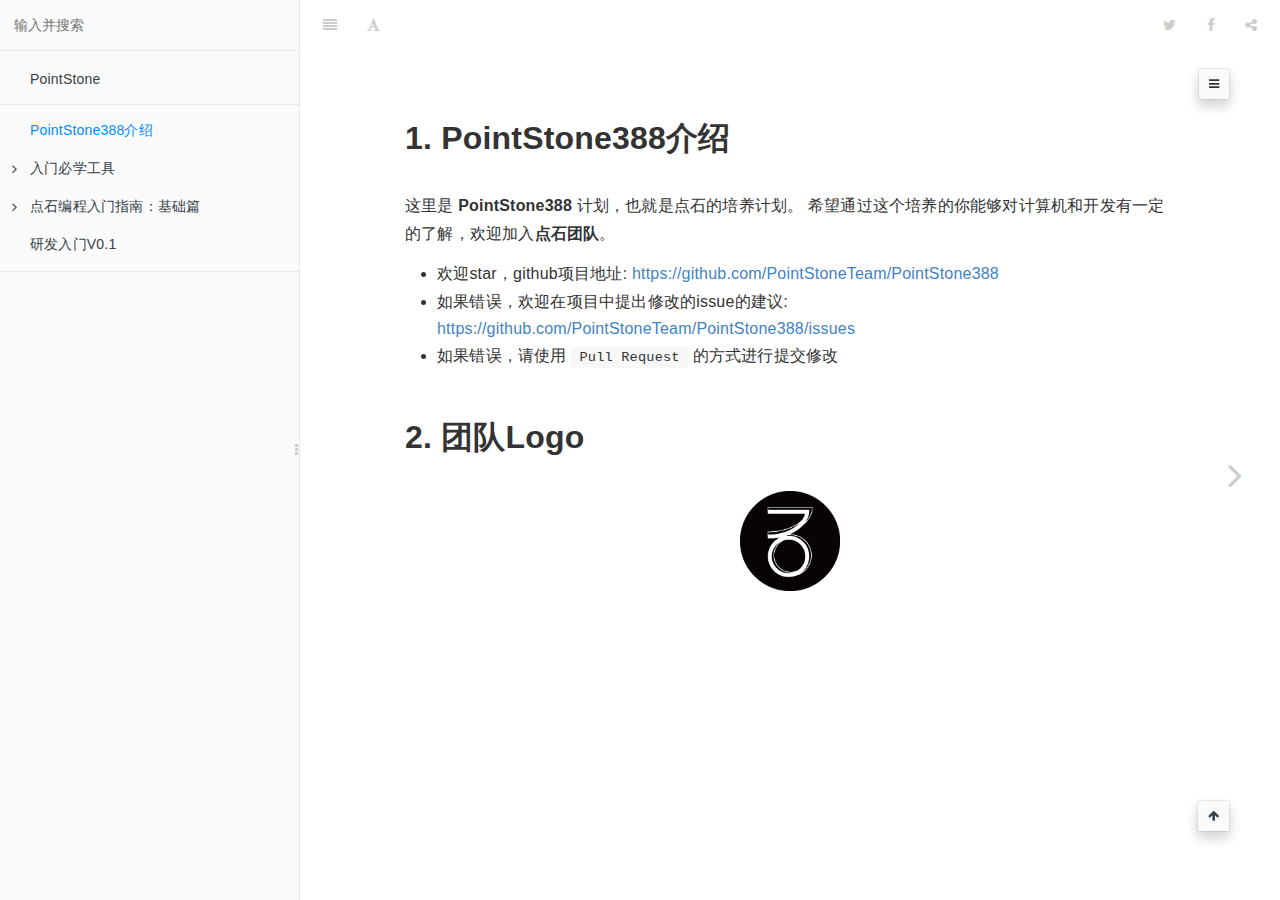
==== index.html @ d31966a7 "2019-02-07-22:43:22" ====
<!DOCTYPE HTML>
<html lang="zh-hans" >
    <head>
        <meta charset="UTF-8">
        <meta content="text/html; charset=utf-8" http-equiv="Content-Type">
        <title>PointStone388介绍 · PointStone388计划</title>
        <meta http-equiv="X-UA-Compatible" content="IE=edge" />
        <meta name="description" content="">
        <meta name="generator" content="GitBook 3.2.3">
        <meta name="author" content="PointStone">
        
        
    
    <link rel="stylesheet" href="gitbook/style.css">

    
            
                
                <link rel="stylesheet" href="gitbook/gitbook-plugin-splitter/splitter.css">
                
            
                
                <link rel="stylesheet" href="gitbook/gitbook-plugin-search-plus/search.css">
                
            
                
                <link rel="stylesheet" href="gitbook/gitbook-plugin-expandable-chapters-small/expandable-chapters-small.css">
                
            
                
                <link rel="stylesheet" href="gitbook/gitbook-plugin-anchor-navigation-ex/style/plugin.css">
                
            
                
                <link rel="stylesheet" href="gitbook/gitbook-plugin-highlight/website.css">
                
            
                
                <link rel="stylesheet" href="gitbook/gitbook-plugin-fontsettings/website.css">
                
            
        

    

    
        
        <link rel="stylesheet" href="styles/website.css">
        
    

        
    
    
    
    <meta name="HandheldFriendly" content="true"/>
    <meta name="viewport" content="width=device-width, initial-scale=1, user-scalable=no">
    <meta name="apple-mobile-web-app-capable" content="yes">
    <meta name="apple-mobile-web-app-status-bar-style" content="black">
    <link rel="apple-touch-icon-precomposed" sizes="152x152" href="gitbook/images/apple-touch-icon-precomposed-152.png">
    <link rel="shortcut icon" href="gitbook/images/favicon.ico" type="image/x-icon">

    
    <link rel="next" href="First-To-Read/First-To-Read.html" />
    
    

    <style>
    @media only screen and (max-width: 640px) {
        .book-header .hidden-mobile {
            display: none;
        }
    }
    </style>
    <script>
        window["gitbook-plugin-github-buttons"] = {"buttons":[{"user":"PointStoneTeam","repo":"PointStone388","type":"star","size":"small","count":true}]};
    </script>

    </head>
    <body>
        
<div class="book">
    <div class="book-summary">
        
            
<div id="book-search-input" role="search">
    <input type="text" placeholder="输入并搜索" />
</div>

            
                <nav role="navigation">
                


<ul class="summary">
    
    
    
        
        <li>
            <a href="http://pointstone.org/" target="_blank" class="custom-link">PointStone</a>
        </li>
    
    

    
    <li class="divider"></li>
    

    
        
        
    
        <li class="chapter active" data-level="1.1" data-path="./">
            
                <a href="./">
            
                    
                    PointStone388介绍
            
                </a>
            

            
        </li>
    
        <li class="chapter " data-level="1.2" data-path="First-To-Read/First-To-Read.html">
            
                <a href="First-To-Read/First-To-Read.html">
            
                    
                    入门必学工具
            
                </a>
            

            
            <ul class="articles">
                
    
        <li class="chapter " data-level="1.2.1" data-path="First-To-Read/Markdown.html">
            
                <a href="First-To-Read/Markdown.html">
            
                    
                    Markdown
            
                </a>
            

            
        </li>
    
        <li class="chapter " data-level="1.2.2" data-path="First-To-Read/Git.html">
            
                <a href="First-To-Read/Git.html">
            
                    
                    Git
            
                </a>
            

            
        </li>
    

            </ul>
            
        </li>
    
        <li class="chapter " data-level="1.3" data-path="Basic/">
            
                <a href="Basic/">
            
                    
                    点石编程入门指南：基础篇
            
                </a>
            

            
            <ul class="articles">
                
    
        <li class="chapter " data-level="1.3.1" data-path="Basic/MIT-60001.html">
            
                <a href="Basic/MIT-60001.html">
            
                    
                    从 Python 开始： MIT 6.0001
            
                </a>
            

            
        </li>
    
        <li class="chapter " data-level="1.3.2" data-path="Basic/Harvard-CS50.html">
            
                <a href="Basic/Harvard-CS50.html">
            
                    
                    了解丰富多彩的技术：哈佛 CS50
            
                </a>
            

            
        </li>
    
        <li class="chapter " data-level="1.3.3" data-path="Basic/Others.html">
            
                <a href="Basic/Others.html">
            
                    
                    补充
            
                </a>
            

            
        </li>
    

            </ul>
            
        </li>
    
        <li class="chapter " data-level="1.4" data-path="Introduction-To-Development/Introduction-To-Development.html">
            
                <a href="Introduction-To-Development/Introduction-To-Development.html">
            
                    
                    研发入门V0.1
            
                </a>
            

            
        </li>
    

    

    <li class="divider"></li>

    <li>
        <a href="https://www.gitbook.com" target="blank" class="gitbook-link">
            本书使用 GitBook 发布
        </a>
    </li>
</ul>


                </nav>
            
        
    </div>

    <div class="book-body">
        
            <div class="body-inner">
                
                    

<div class="book-header" role="navigation">
    

    <!-- Title -->
    <h1>
        <i class="fa fa-circle-o-notch fa-spin"></i>
        <a href="." >PointStone388介绍</a>
    </h1>
</div>




                    <div class="page-wrapper" tabindex="-1" role="main">
                        <div class="page-inner">
                            
<div class="search-plus" id="book-search-results">
    <div class="search-noresults">
    
                                <section class="normal markdown-section">
                                
                                <div id="anchor-navigation-ex-navbar"><i class="fa fa-navicon"></i><ul><li><span class="title-icon "></span><a href="#pointstone388&#x4ECB;&#x7ECD;"><b>1. </b>PointStone388&#x4ECB;&#x7ECD;</a></li><li><span class="title-icon "></span><a href="#&#x56E2;&#x961F;logo"><b>2. </b>&#x56E2;&#x961F;Logo</a></li></ul></div><a href="#pointstone388&#x4ECB;&#x7ECD;" id="anchorNavigationExGoTop"><i class="fa fa-arrow-up"></i></a><h1 id="pointstone388&#x4ECB;&#x7ECD;"><a name="pointstone388&#x4ECB;&#x7ECD;" class="anchor-navigation-ex-anchor" href="#pointstone388&#x4ECB;&#x7ECD;"><i class="fa fa-link" aria-hidden="true"></i></a>1. PointStone388&#x4ECB;&#x7ECD;</h1>
<p>&#x8FD9;&#x91CC;&#x662F; <strong>PointStone388</strong> &#x8BA1;&#x5212;&#xFF0C;&#x4E5F;&#x5C31;&#x662F;&#x70B9;&#x77F3;&#x7684;&#x57F9;&#x517B;&#x8BA1;&#x5212;&#x3002;
&#x5E0C;&#x671B;&#x901A;&#x8FC7;&#x8FD9;&#x4E2A;&#x57F9;&#x517B;&#x7684;&#x4F60;&#x80FD;&#x591F;&#x5BF9;&#x8BA1;&#x7B97;&#x673A;&#x548C;&#x5F00;&#x53D1;&#x6709;&#x4E00;&#x5B9A;&#x7684;&#x4E86;&#x89E3;&#xFF0C;&#x6B22;&#x8FCE;&#x52A0;&#x5165;<strong>&#x70B9;&#x77F3;&#x56E2;&#x961F;</strong>&#x3002;</p>
<ul>
<li>&#x6B22;&#x8FCE;star&#xFF0C;github&#x9879;&#x76EE;&#x5730;&#x5740;: <a href="https://github.com/PointStoneTeam/PointStone388" target="_blank">https://github.com/PointStoneTeam/PointStone388</a></li>
<li>&#x5982;&#x679C;&#x9519;&#x8BEF;&#xFF0C;&#x6B22;&#x8FCE;&#x5728;&#x9879;&#x76EE;&#x4E2D;&#x63D0;&#x51FA;&#x4FEE;&#x6539;&#x7684;issue&#x7684;&#x5EFA;&#x8BAE;: <a href="https://github.com/PointStoneTeam/PointStone388/issues" target="_blank">https://github.com/PointStoneTeam/PointStone388/issues</a></li>
<li>&#x5982;&#x679C;&#x9519;&#x8BEF;&#xFF0C;&#x8BF7;&#x4F7F;&#x7528; <code>Pull Request</code> &#x7684;&#x65B9;&#x5F0F;&#x8FDB;&#x884C;&#x63D0;&#x4EA4;&#x4FEE;&#x6539;</li>
</ul>
<h1 id="&#x56E2;&#x961F;logo"><a name="&#x56E2;&#x961F;logo" class="anchor-navigation-ex-anchor" href="#&#x56E2;&#x961F;logo"><i class="fa fa-link" aria-hidden="true"></i></a>2. &#x56E2;&#x961F;Logo</h1>
<p><div align="center"> <img src="img/logo.png" width="100"> </div><br></p>

                                
                                </section>
                            
    </div>
    <div class="search-results">
        <div class="has-results">
            
            <h1 class="search-results-title"><span class='search-results-count'></span> results matching "<span class='search-query'></span>"</h1>
            <ul class="search-results-list"></ul>
            
        </div>
        <div class="no-results">
            
            <h1 class="search-results-title">No results matching "<span class='search-query'></span>"</h1>
            
        </div>
    </div>
</div>

                        </div>
                    </div>
                
            </div>

            
                
                
                <a href="First-To-Read/First-To-Read.html" class="navigation navigation-next navigation-unique" aria-label="Next page: 入门必学工具">
                    <i class="fa fa-angle-right"></i>
                </a>
                
            
        
    </div>

    <script>
        var gitbook = gitbook || [];
        gitbook.push(function() {
            gitbook.page.hasChanged({"page":{"title":"PointStone388介绍","level":"1.1","depth":1,"next":{"title":"入门必学工具","level":"1.2","depth":1,"path":"First-To-Read/First-To-Read.md","ref":"First-To-Read/First-To-Read.md","articles":[{"title":"Markdown","level":"1.2.1","depth":2,"path":"First-To-Read/Markdown.md","ref":"First-To-Read/Markdown.md","articles":[]},{"title":"Git","level":"1.2.2","depth":2,"path":"First-To-Read/Git.md","ref":"First-To-Read/Git.md","articles":[]}]},"dir":"ltr"},"config":{"plugins":["mathjax","splitter","github-buttons","copy-code-button","-lunr","-search","search-plus","expandable-chapters-small","anchor-navigation-ex"],"styles":{"website":"styles/website.css"},"pluginsConfig":{"splitter":{},"fontsettings":{"theme":"white","family":"sans","size":2},"highlight":{},"anchor-navigation-ex":{"associatedWithSummary":true,"float":{"floatIcon":"fa fa-navicon","level1Icon":"","level2Icon":"","level3Icon":"","showLevelIcon":false},"mode":"float","multipleH1":true,"pageTop":{"level1Icon":"","level2Icon":"","level3Icon":"","showLevelIcon":false},"printLog":false,"showGoTop":true,"showLevel":true},"github-buttons":{"buttons":[{"user":"PointStoneTeam","repo":"PointStone388","type":"star","size":"small","count":true}]},"mathjax":{"forceSVG":false,"version":"2.6-latest"},"expandable-chapters-small":{},"copy-code-button":{},"sharing":{"facebook":true,"twitter":true,"google":false,"weibo":false,"instapaper":false,"vk":false,"all":["facebook","google","twitter","weibo","instapaper"]},"theme-default":{"styles":{"website":"styles/website.css","pdf":"styles/pdf.css","epub":"styles/epub.css","mobi":"styles/mobi.css","ebook":"styles/ebook.css","print":"styles/print.css"},"showLevel":false},"search-plus":{}},"theme":"default","author":"PointStone","pdf":{"pageNumbers":true,"fontSize":12,"fontFamily":"Arial","paperSize":"a4","chapterMark":"pagebreak","pageBreaksBefore":"/","margin":{"right":62,"left":62,"top":56,"bottom":56}},"structure":{"langs":"LANGS.md","readme":"README.md","glossary":"GLOSSARY.md","summary":"SUMMARY.md"},"variables":{},"title":"PointStone388计划","language":"zh-hans","links":{"sidebar":{"PointStone":"http://pointstone.org/"}},"gitbook":"*"},"file":{"path":"README.md","mtime":"2019-01-14T14:02:45.071Z","type":"markdown"},"gitbook":{"version":"3.2.3","time":"2019-02-07T14:43:23.434Z"},"basePath":".","book":{"language":""}});
        });
    </script>
</div>

        
    <script src="gitbook/gitbook.js"></script>
    <script src="gitbook/theme.js"></script>
    
        
        <script src="https://cdn.mathjax.org/mathjax/2.6-latest/MathJax.js?config=TeX-AMS-MML_HTMLorMML"></script>
        
    
        
        <script src="gitbook/gitbook-plugin-mathjax/plugin.js"></script>
        
    
        
        <script src="gitbook/gitbook-plugin-splitter/splitter.js"></script>
        
    
        
        <script src="gitbook/gitbook-plugin-github-buttons/plugin.js"></script>
        
    
        
        <script src="gitbook/gitbook-plugin-copy-code-button/toggle.js"></script>
        
    
        
        <script src="gitbook/gitbook-plugin-search-plus/jquery.mark.min.js"></script>
        
    
        
        <script src="gitbook/gitbook-plugin-search-plus/search.js"></script>
        
    
        
        <script src="gitbook/gitbook-plugin-expandable-chapters-small/expandable-chapters-small.js"></script>
        
    
        
        <script src="gitbook/gitbook-plugin-sharing/buttons.js"></script>
        
    
        
        <script src="gitbook/gitbook-plugin-fontsettings/fontsettings.js"></script>
        
    

    </body>
</html>
---- gitbook/gitbook-plugin-splitter/splitter.css ----
.divider-content-summary {
    position: absolute;
    top: 0;
    right: 0;
    height: 100%;
    width: 5px;
	display: table;
	cursor: col-resize;
    color: #ccc;
    -webkit-transition: color 350ms ease;
    -moz-transition: color 350ms ease;
    -o-transition: color 350ms ease;
    transition: color 350ms ease
}
.divider-content-summary:hover {
    color: #444;
}
    .divider-content-summary__icon {
        display: table-cell;
        vertical-align: middle;
        text-align: center;
    }
---- gitbook/gitbook-plugin-search-plus/search.css ----
/*
    This CSS only styled the search results section, not the search input
    It defines the basic interraction to hide content when displaying results, etc
*/
#book-search-input {
  background: inherit;
}
#book-search-results .search-results {
  display: none;
}
#book-search-results .search-results ul.search-results-list {
  list-style-type: none;
  padding-left: 0;
}
#book-search-results .search-results ul.search-results-list li {
  margin-bottom: 1.5rem;
  padding-bottom: 0.5rem;
  /* Highlight results */
}
#book-search-results .search-results ul.search-results-list li p em {
  background-color: rgba(255, 220, 0, 0.4);
  font-style: normal;
}
#book-search-results .search-results .no-results {
  display: none;
}
#book-search-results.open .search-results {
  display: block;
}
#book-search-results.open .search-noresults {
  display: none;
}
#book-search-results.no-results .search-results .has-results {
  display: none;
}
#book-search-results.no-results .search-results .no-results {
  display: block;
}
#book-search-results span.search-highlight-keyword {
  background: #ff0;
}
#book-search-results.search-plus .search-results .has-results .search-results-item {
  color: inherit;
}
---- gitbook/gitbook-plugin-expandable-chapters-small/expandable-chapters-small.css ----
.book .book-summary .chapter > .articles {
	overflow: hidden;
	max-height: 0px;
}

.book .book-summary .chapter.expanded > .articles {
	max-height: 9999px;
}

.book .book-summary .exc-trigger {
	position: absolute;
  	left: 12px;
  	top: 12px;
}

.book .book-summary ul.summary li a,
.book .book-summary ul.summary li span {
	padding-left: 30px;
}

.book .book-summary .exc-trigger:before {
  	content: "\f105";
}

.book .book-summary .expanded > a .exc-trigger:before,
.book .book-summary .expanded > span .exc-trigger:before {
	content: "\f107";
}
---- gitbook/gitbook-plugin-anchor-navigation-ex/style/plugin.css ----
/** 浮动导航 */
#anchor-navigation-ex-navbar {
    background-color: #fafafa;
    border: 1px solid rgba(0, 0, 0, .07);
    border-radius: 1px;
    -webkit-box-shadow: 0 6px 12px rgba(0, 0, 0, .175);
    box-shadow: 0 6px 12px rgba(0, 0, 0, .175);
    background-clip: padding-box;
    padding: 5px 10px;
    position: fixed;
    /*background-color: rgba(255,255,255,0.98);*/
    right: 50px;
    top: 68px;
    font-size: 12px;
    white-space: nowrap;
    z-index: 999;
    cursor: pointer;
    text-align: right;
    max-height: 70%;
    overflow-y: auto;
    overflow-x: hidden;
}

#anchor-navigation-ex-navbar ul {
    display: none;
    text-align: left;
    padding-right: 10px;
    padding-left: 10px;
    list-style-type: none;
}

#anchor-navigation-ex-navbar:hover ul {
    display: block;
}

#anchor-navigation-ex-navbar ul li a {
    text-decoration: none;
    border-bottom: none;
    font-size: 14px;
    color: #364149;
    background: 0 0;
    text-overflow: ellipsis;
    overflow: hidden;
    white-space: nowrap;
    position: relative;
}

#anchor-navigation-ex-navbar ul li a:hover {
    text-decoration: underline;
}

#anchor-navigation-ex-navbar ul li .title-icon {
    padding-right: 4px;
}

/*对应官网皮肤主题颜色*/
.book.color-theme-1 #anchor-navigation-ex-navbar {
    background-color: #111111;
    border-color: #7e888b;
    color: #afa790;
}

.book.color-theme-1 #anchor-navigation-ex-navbar ul li a {
    color: #877f6a;
}

.book.color-theme-2 #anchor-navigation-ex-navbar {
    background-color: #2d3143;
    border-color: #272a3a;
    color: #bcc1d2;
}

.book.color-theme-2 #anchor-navigation-ex-navbar ul li a {
    color: #c1c6d7;
}

/* 返回顶部 */
#anchorNavigationExGoTop {
    position: fixed;
    right: 50px;
    bottom: 68px;
    background-color: #fafafa;
    border: 1px solid rgba(0, 0, 0, .07);
    border-radius: 1px;
    -webkit-box-shadow: 0 6px 12px rgba(0, 0, 0, .175);
    box-shadow: 0 6px 12px rgba(0, 0, 0, .175);
    background-clip: padding-box;
    z-index: 999;
    cursor: pointer;
    font-size: 12px;
    padding: 5px 10px;
    color: #364149;
}
/*对应官网皮肤主题颜色*/
.book.color-theme-1 #anchorNavigationExGoTop {
    background-color: #111111;
    border-color: #7e888b;
    color: #afa790;
}

.book.color-theme-2 #anchorNavigationExGoTop {
    background-color: #2d3143;
    border-color: #272a3a;
    color: #bcc1d2;
}

a.anchor-navigation-ex-anchor {
    color: inherit !important;
    display: none;
    margin-left: -30px;
    padding-left: 40px;
    cursor: pointer;
    position: absolute;
    top: 0;
    left: 0;
    bottom: 0;
}

a.anchor-navigation-ex-anchor i {
    margin-left: -30px;
    /*color: #000;*/
    vertical-align: middle;
    font-size: 16px !important;
}

h1, h2, h3, h4, h5, h6 {
    position: relative;
}

h1:hover a.anchor-navigation-ex-anchor, h2:hover a.anchor-navigation-ex-anchor, h3:hover a.anchor-navigation-ex-anchor,
h4:hover a.anchor-navigation-ex-anchor, h5:hover a.anchor-navigation-ex-anchor, h6:hover a.anchor-navigation-ex-anchor {
    display: inline-block;
}

.book .book-body .page-wrapper .page-inner section.normal {
    overflow: visible;
}

/* 页面内顶部固定导航  */
#anchor-navigation-ex-pagetop-navbar{
    border: 1px solid rgba(0, 0, 0, .07);
    border-radius: 1px;
    background-clip: padding-box;
    padding: 5px 10px;
    background-color: #fafafa;
    font-size: 12px;
}

#anchor-navigation-ex-pagetop-navbar ul {
    text-align: left;
    padding-right: 10px;
    padding-left: 10px;
    list-style-type: none;
}

#anchor-navigation-ex-pagetop-navbar:hover ul {
    display: block;
}

#anchor-navigation-ex-pagetop-navbar ul li a {
    text-decoration: none;
    border-bottom: none;
    font-size: 14px;
    color: #364149;
    background: 0 0;
    text-overflow: ellipsis;
    overflow: hidden;
    white-space: nowrap;
    position: relative;
}

#anchor-navigation-ex-pagetop-navbar ul li a:hover {
    text-decoration: underline;
}

#anchor-navigation-ex-pagetop-navbar ul li .title-icon {
    padding-right: 4px;
}

/*对应官网皮肤主题颜色*/
.book.color-theme-1 #anchor-navigation-ex-pagetop-navbar {
    background-color: #111111;
    border-color: #7e888b;
    color: #afa790;
}

.book.color-theme-1 #anchor-navigation-ex-pagetop-navbar ul li a {
    color: #877f6a;
}

.book.color-theme-2 #anchor-navigation-ex-pagetop-navbar {
    background-color: #2d3143;
    border-color: #272a3a;
    color: #bcc1d2;
}

.book.color-theme-2 #anchor-navigation-ex-pagetop-navbar ul li a {
    color: #c1c6d7;
}
---- gitbook/gitbook-plugin-highlight/website.css ----
.book .book-body .page-wrapper .page-inner section.normal pre,
.book .book-body .page-wrapper .page-inner section.normal code {
  /* http://jmblog.github.com/color-themes-for-google-code-highlightjs */
  /* Tomorrow Comment */
  /* Tomorrow Red */
  /* Tomorrow Orange */
  /* Tomorrow Yellow */
  /* Tomorrow Green */
  /* Tomorrow Aqua */
  /* Tomorrow Blue */
  /* Tomorrow Purple */
}
.book .book-body .page-wrapper .page-inner section.normal pre .hljs-comment,
.book .book-body .page-wrapper .page-inner section.normal code .hljs-comment,
.book .book-body .page-wrapper .page-inner section.normal pre .hljs-title,
.book .book-body .page-wrapper .page-inner section.normal code .hljs-title {
  color: #8e908c;
}
.book .book-body .page-wrapper .page-inner section.normal pre .hljs-variable,
.book .book-body .page-wrapper .page-inner section.normal code .hljs-variable,
.book .book-body .page-wrapper .page-inner section.normal pre .hljs-attribute,
.book .book-body .page-wrapper .page-inner section.normal code .hljs-attribute,
.book .book-body .page-wrapper .page-inner section.normal pre .hljs-tag,
.book .book-body .page-wrapper .page-inner section.normal code .hljs-tag,
.book .book-body .page-wrapper .page-inner section.normal pre .hljs-regexp,
.book .book-body .page-wrapper .page-inner section.normal code .hljs-regexp,
.book .book-body .page-wrapper .page-inner section.normal pre .hljs-deletion,
.book .book-body .page-wrapper .page-inner section.normal code .hljs-deletion,
.book .book-body .page-wrapper .page-inner section.normal pre .ruby .hljs-constant,
.book .book-body .page-wrapper .page-inner section.normal code .ruby .hljs-constant,
.book .book-body .page-wrapper .page-inner section.normal pre .xml .hljs-tag .hljs-title,
.book .book-body .page-wrapper .page-inner section.normal code .xml .hljs-tag .hljs-title,
.book .book-body .page-wrapper .page-inner section.normal pre .xml .hljs-pi,
.book .book-body .page-wrapper .page-inner section.normal code .xml .hljs-pi,
.book .book-body .page-wrapper .page-inner section.normal pre .xml .hljs-doctype,
.book .book-body .page-wrapper .page-inner section.normal code .xml .hljs-doctype,
.book .book-body .page-wrapper .page-inner section.normal pre .html .hljs-doctype,
.book .book-body .page-wrapper .page-inner section.normal code .html .hljs-doctype,
.book .book-body .page-wrapper .page-inner section.normal pre .css .hljs-id,
.book .book-body .page-wrapper .page-inner section.normal code .css .hljs-id,
.book .book-body .page-wrapper .page-inner section.normal pre .css .hljs-class,
.book .book-body .page-wrapper .page-inner section.normal code .css .hljs-class,
.book .book-body .page-wrapper .page-inner section.normal pre .css .hljs-pseudo,
.book .book-body .page-wrapper .page-inner section.normal code .css .hljs-pseudo {
  color: #c82829;
}
.book .book-body .page-wrapper .page-inner section.normal pre .hljs-number,
.book .book-body .page-wrapper .page-inner section.normal code .hljs-number,
.book .book-body .page-wrapper .page-inner section.normal pre .hljs-preprocessor,
.book .book-body .page-wrapper .page-inner section.normal code .hljs-preprocessor,
.book .book-body .page-wrapper .page-inner section.normal pre .hljs-pragma,
.book .book-body .page-wrapper .page-inner section.normal code .hljs-pragma,
.book .book-body .page-wrapper .page-inner section.normal pre .hljs-built_in,
.book .book-body .page-wrapper .page-inner section.normal code .hljs-built_in,
.book .book-body .page-wrapper .page-inner section.normal pre .hljs-literal,
.book .book-body .page-wrapper .page-inner section.normal code .hljs-literal,
.book .book-body .page-wrapper .page-inner section.normal pre .hljs-params,
.book .book-body .page-wrapper .page-inner section.normal code .hljs-params,
.book .book-body .page-wrapper .page-inner section.normal pre .hljs-constant,
.book .book-body .page-wrapper .page-inner section.normal code .hljs-constant {
  color: #f5871f;
}
.book .book-body .page-wrapper .page-inner section.normal pre .ruby .hljs-class .hljs-title,
.book .book-body .page-wrapper .page-inner section.normal code .ruby .hljs-class .hljs-title,
.book .book-body .page-wrapper .page-inner section.normal pre .css .hljs-rules .hljs-attribute,
.book .book-body .page-wrapper .page-inner section.normal code .css .hljs-rules .hljs-attribute {
  color: #eab700;
}
.book .book-body .page-wrapper .page-inner section.normal pre .hljs-string,
.book .book-body .page-wrapper .page-inner section.normal code .hljs-string,
.book .book-body .page-wrapper .page-inner section.normal pre .hljs-value,
.book .book-body .page-wrapper .page-inner section.normal code .hljs-value,
.book .book-body .page-wrapper .page-inner section.normal pre .hljs-inheritance,
.book .book-body .page-wrapper .page-inner section.normal code .hljs-inheritance,
.book .book-body .page-wrapper .page-inner section.normal pre .hljs-header,
.book .book-body .page-wrapper .page-inner section.normal code .hljs-header,
.book .book-body .page-wrapper .page-inner section.normal pre .hljs-addition,
.book .book-body .page-wrapper .page-inner section.normal code .hljs-addition,
.book .book-body .page-wrapper .page-inner section.normal pre .ruby .hljs-symbol,
.book .book-body .page-wrapper .page-inner section.normal code .ruby .hljs-symbol,
.book .book-body .page-wrapper .page-inner section.normal pre .xml .hljs-cdata,
.book .book-body .page-wrapper .page-inner section.normal code .xml .hljs-cdata {
  color: #718c00;
}
.book .book-body .page-wrapper .page-inner section.normal pre .css .hljs-hexcolor,
.book .book-body .page-wrapper .page-inner section.normal code .css .hljs-hexcolor {
  color: #3e999f;
}
.book .book-body .page-wrapper .page-inner section.normal pre .hljs-function,
.book .book-body .page-wrapper .page-inner section.normal code .hljs-function,
.book .book-body .page-wrapper .page-inner section.normal pre .python .hljs-decorator,
.book .book-body .page-wrapper .page-inner section.normal code .python .hljs-decorator,
.book .book-body .page-wrapper .page-inner section.normal pre .python .hljs-title,
.book .book-body .page-wrapper .page-inner section.normal code .python .hljs-title,
.book .book-body .page-wrapper .page-inner section.normal pre .ruby .hljs-function .hljs-title,
.book .book-body .page-wrapper .page-inner section.normal code .ruby .hljs-function .hljs-title,
.book .book-body .page-wrapper .page-inner section.normal pre .ruby .hljs-title .hljs-keyword,
.book .book-body .page-wrapper .page-inner section.normal code .ruby .hljs-title .hljs-keyword,
.book .book-body .page-wrapper .page-inner section.normal pre .perl .hljs-sub,
.book .book-body .page-wrapper .page-inner section.normal code .perl .hljs-sub,
.book .book-body .page-wrapper .page-inner section.normal pre .javascript .hljs-title,
.book .book-body .page-wrapper .page-inner section.normal code .javascript .hljs-title,
.book .book-body .page-wrapper .page-inner section.normal pre .coffeescript .hljs-title,
.book .book-body .page-wrapper .page-inner section.normal code .coffeescript .hljs-title {
  color: #4271ae;
}
.book .book-body .page-wrapper .page-inner section.normal pre .hljs-keyword,
.book .book-body .page-wrapper .page-inner section.normal code .hljs-keyword,
.book .book-body .page-wrapper .page-inner section.normal pre .javascript .hljs-function,
.book .book-body .page-wrapper .page-inner section.normal code .javascript .hljs-function {
  color: #8959a8;
}
.book .book-body .page-wrapper .page-inner section.normal pre .hljs,
.book .book-body .page-wrapper .page-inner section.normal code .hljs {
  display: block;
  background: white;
  color: #4d4d4c;
  padding: 0.5em;
}
.book .book-body .page-wrapper .page-inner section.normal pre .coffeescript .javascript,
.book .book-body .page-wrapper .page-inner section.normal code .coffeescript .javascript,
.book .book-body .page-wrapper .page-inner section.normal pre .javascript .xml,
.book .book-body .page-wrapper .page-inner section.normal code .javascript .xml,
.book .book-body .page-wrapper .page-inner section.normal pre .tex .hljs-formula,
.book .book-body .page-wrapper .page-inner section.normal code .tex .hljs-formula,
.book .book-body .page-wrapper .page-inner section.normal pre .xml .javascript,
.book .book-body .page-wrapper .page-inner section.normal code .xml .javascript,
.book .book-body .page-wrapper .page-inner section.normal pre .xml .vbscript,
.book .book-body .page-wrapper .page-inner section.normal code .xml .vbscript,
.book .book-body .page-wrapper .page-inner section.normal pre .xml .css,
.book .book-body .page-wrapper .page-inner section.normal code .xml .css,
.book .book-body .page-wrapper .page-inner section.normal pre .xml .hljs-cdata,
.book .book-body .page-wrapper .page-inner section.normal code .xml .hljs-cdata {
  opacity: 0.5;
}
.book.color-theme-1 .book-body .page-wrapper .page-inner section.normal pre,
.book.color-theme-1 .book-body .page-wrapper .page-inner section.normal code {
  /*

Orginal Style from ethanschoonover.com/solarized (c) Jeremy Hull <sourdrums@gmail.com>

*/
  /* Solarized Green */
  /* Solarized Cyan */
  /* Solarized Blue */
  /* Solarized Yellow */
  /* Solarized Orange */
  /* Solarized Red */
  /* Solarized Violet */
}
.book.color-theme-1 .book-body .page-wrapper .page-inner section.normal pre .hljs,
.book.color-theme-1 .book-body .page-wrapper .page-inner section.normal code .hljs {
  display: block;
  padding: 0.5em;
  background: #fdf6e3;
  color: #657b83;
}
.book.color-theme-1 .book-body .page-wrapper .page-inner section.normal pre .hljs-comment,
.book.color-theme-1 .book-body .page-wrapper .page-inner section.normal code .hljs-comment,
.book.color-theme-1 .book-body .page-wrapper .page-inner section.normal pre .hljs-template_comment,
.book.color-theme-1 .book-body .page-wrapper .page-inner section.normal code .hljs-template_comment,
.book.color-theme-1 .book-body .page-wrapper .page-inner section.normal pre .diff .hljs-header,
.book.color-theme-1 .book-body .page-wrapper .page-inner section.normal code .diff .hljs-header,
.book.color-theme-1 .book-body .page-wrapper .page-inner section.normal pre .hljs-doctype,
.book.color-theme-1 .book-body .page-wrapper .page-inner section.normal code .hljs-doctype,
.book.color-theme-1 .book-body .page-wrapper .page-inner section.normal pre .hljs-pi,
.book.color-theme-1 .book-body .page-wrapper .page-inner section.normal code .hljs-pi,
.book.color-theme-1 .book-body .page-wrapper .page-inner section.normal pre .lisp .hljs-string,
.book.color-theme-1 .book-body .page-wrapper .page-inner section.normal code .lisp .hljs-string,
.book.color-theme-1 .book-body .page-wrapper .page-inner section.normal pre .hljs-javadoc,
.book.color-theme-1 .book-body .page-wrapper .page-inner section.normal code .hljs-javadoc {
  color: #93a1a1;
}
.book.color-theme-1 .book-body .page-wrapper .page-inner section.normal pre .hljs-keyword,
.book.color-theme-1 .book-body .page-wrapper .page-inner section.normal code .hljs-keyword,
.book.color-theme-1 .book-body .page-wrapper .page-inner section.normal pre .hljs-winutils,
.book.color-theme-1 .book-body .page-wrapper .page-inner section.normal code .hljs-winutils,
.book.color-theme-1 .book-body .page-wrapper .page-inner section.normal pre .method,
.book.color-theme-1 .book-body .page-wrapper .page-inner section.normal code .method,
.book.color-theme-1 .book-body .page-wrapper .page-inner section.normal pre .hljs-addition,
.book.color-theme-1 .book-body .page-wrapper .page-inner section.normal code .hljs-addition,
.book.color-theme-1 .book-body .page-wrapper .page-inner section.normal pre .css .hljs-tag,
.book.color-theme-1 .book-body .page-wrapper .page-inner section.normal code .css .hljs-tag,
.book.color-theme-1 .book-body .page-wrapper .page-inner section.normal pre .hljs-request,
.book.color-theme-1 .book-body .page-wrapper .page-inner section.normal code .hljs-request,
.book.color-theme-1 .book-body .page-wrapper .page-inner section.normal pre .hljs-status,
.book.color-theme-1 .book-body .page-wrapper .page-inner section.normal code .hljs-status,
.book.color-theme-1 .book-body .page-wrapper .page-inner section.normal pre .nginx .hljs-title,
.book.color-theme-1 .book-body .page-wrapper .page-inner section.normal code .nginx .hljs-title {
  color: #859900;
}
.book.color-theme-1 .book-body .page-wrapper .page-inner section.normal pre .hljs-number,
.book.color-theme-1 .book-body .page-wrapper .page-inner section.normal code .hljs-number,
.book.color-theme-1 .book-body .page-wrapper .page-inner section.normal pre .hljs-command,
.book.color-theme-1 .book-body .page-wrapper .page-inner section.normal code .hljs-command,
.book.color-theme-1 .book-body .page-wrapper .page-inner section.normal pre .hljs-string,
.book.color-theme-1 .book-body .page-wrapper .page-inner section.normal code .hljs-string,
.book.color-theme-1 .book-body .page-wrapper .page-inner section.normal pre .hljs-tag .hljs-value,
.book.color-theme-1 .book-body .page-wrapper .page-inner section.normal code .hljs-tag .hljs-value,
.book.color-theme-1 .book-body .page-wrapper .page-inner section.normal pre .hljs-rules .hljs-value,
.book.color-theme-1 .book-body .page-wrapper .page-inner section.normal code .hljs-rules .hljs-value,
.book.color-theme-1 .book-body .page-wrapper .page-inner section.normal pre .hljs-phpdoc,
.book.color-theme-1 .book-body .page-wrapper .page-inner section.normal code .hljs-phpdoc,
.book.color-theme-1 .book-body .page-wrapper .page-inner section.normal pre .tex .hljs-formula,
.book.color-theme-1 .book-body .page-wrapper .page-inner section.normal code .tex .hljs-formula,
.book.color-theme-1 .book-body .page-wrapper .page-inner section.normal pre .hljs-regexp,
.book.color-theme-1 .book-body .page-wrapper .page-inner section.normal code .hljs-regexp,
.book.color-theme-1 .book-body .page-wrapper .page-inner section.normal pre .hljs-hexcolor,
.book.color-theme-1 .book-body .page-wrapper .page-inner section.normal code .hljs-hexcolor,
.book.color-theme-1 .book-body .page-wrapper .page-inner section.normal pre .hljs-link_url,
.book.color-theme-1 .book-body .page-wrapper .page-inner section.normal code .hljs-link_url {
  color: #2aa198;
}
.book.color-theme-1 .book-body .page-wrapper .page-inner section.normal pre .hljs-title,
.book.color-theme-1 .book-body .page-wrapper .page-inner section.normal code .hljs-title,
.book.color-theme-1 .book-body .page-wrapper .page-inner section.normal pre .hljs-localvars,
.book.color-theme-1 .book-body .page-wrapper .page-inner section.normal code .hljs-localvars,
.book.color-theme-1 .book-body .page-wrapper .page-inner section.normal pre .hljs-chunk,
.book.color-theme-1 .book-body .page-wrapper .page-inner section.normal code .hljs-chunk,
.book.color-theme-1 .book-body .page-wrapper .page-inner section.normal pre .hljs-decorator,
.book.color-theme-1 .book-body .page-wrapper .page-inner section.normal code .hljs-decorator,
.book.color-theme-1 .book-body .page-wrapper .page-inner section.normal pre .hljs-built_in,
.book.color-theme-1 .book-body .page-wrapper .page-inner section.normal code .hljs-built_in,
.book.color-theme-1 .book-body .page-wrapper .page-inner section.normal pre .hljs-identifier,
.book.color-theme-1 .book-body .page-wrapper .page-inner section.normal code .hljs-identifier,
.book.color-theme-1 .book-body .page-wrapper .page-inner section.normal pre .vhdl .hljs-literal,
.book.color-theme-1 .book-body .page-wrapper .page-inner section.normal code .vhdl .hljs-literal,
.book.color-theme-1 .book-body .page-wrapper .page-inner section.normal pre .hljs-id,
.book.color-theme-1 .book-body .page-wrapper .page-inner section.normal code .hljs-id,
.book.color-theme-1 .book-body .page-wrapper .page-inner section.normal pre .css .hljs-function,
.book.color-theme-1 .book-body .page-wrapper .page-inner section.normal code .css .hljs-function {
  color: #268bd2;
}
.book.color-theme-1 .book-body .page-wrapper .page-inner section.normal pre .hljs-attribute,
.book.color-theme-1 .book-body .page-wrapper .page-inner section.normal code .hljs-attribute,
.book.color-theme-1 .book-body .page-wrapper .page-inner section.normal pre .hljs-variable,
.book.color-theme-1 .book-body .page-wrapper .page-inner section.normal code .hljs-variable,
.book.color-theme-1 .book-body .page-wrapper .page-inner section.normal pre .lisp .hljs-body,
.book.color-theme-1 .book-body .page-wrapper .page-inner section.normal code .lisp .hljs-body,
.book.color-theme-1 .book-body .page-wrapper .page-inner section.normal pre .smalltalk .hljs-number,
.book.color-theme-1 .book-body .page-wrapper .page-inner section.normal code .smalltalk .hljs-number,
.book.color-theme-1 .book-body .page-wrapper .page-inner section.normal pre .hljs-constant,
.book.color-theme-1 .book-body .page-wrapper .page-inner section.normal code .hljs-constant,
.book.color-theme-1 .book-body .page-wrapper .page-inner section.normal pre .hljs-class .hljs-title,
.book.color-theme-1 .book-body .page-wrapper .page-inner section.normal code .hljs-class .hljs-title,
.book.color-theme-1 .book-body .page-wrapper .page-inner section.normal pre .hljs-parent,
.book.color-theme-1 .book-body .page-wrapper .page-inner section.normal code .hljs-parent,
.book.color-theme-1 .book-body .page-wrapper .page-inner section.normal pre .haskell .hljs-type,
.book.color-theme-1 .book-body .page-wrapper .page-inner section.normal code .haskell .hljs-type,
.book.color-theme-1 .book-body .page-wrapper .page-inner section.normal pre .hljs-link_reference,
.book.color-theme-1 .book-body .page-wrapper .page-inner section.normal code .hljs-link_reference {
  color: #b58900;
}
.book.color-theme-1 .book-body .page-wrapper .page-inner section.normal pre .hljs-preprocessor,
.book.color-theme-1 .book-body .page-wrapper .page-inner section.normal code .hljs-preprocessor,
.book.color-theme-1 .book-body .page-wrapper .page-inner section.normal pre .hljs-preprocessor .hljs-keyword,
.book.color-theme-1 .book-body .page-wrapper .page-inner section.normal code .hljs-preprocessor .hljs-keyword,
.book.color-theme-1 .book-body .page-wrapper .page-inner section.normal pre .hljs-pragma,
.book.color-theme-1 .book-body .page-wrapper .page-inner section.normal code .hljs-pragma,
.book.color-theme-1 .book-body .page-wrapper .page-inner section.normal pre .hljs-shebang,
.book.color-theme-1 .book-body .page-wrapper .page-inner section.normal code .hljs-shebang,
.book.color-theme-1 .book-body .page-wrapper .page-inner section.normal pre .hljs-symbol,
.book.color-theme-1 .book-body .page-wrapper .page-inner section.normal code .hljs-symbol,
.book.color-theme-1 .book-body .page-wrapper .page-inner section.normal pre .hljs-symbol .hljs-string,
.book.color-theme-1 .book-body .page-wrapper .page-inner section.normal code .hljs-symbol .hljs-string,
.book.color-theme-1 .book-body .page-wrapper .page-inner section.normal pre .diff .hljs-change,
.book.color-theme-1 .book-body .page-wrapper .page-inner section.normal code .diff .hljs-change,
.book.color-theme-1 .book-body .page-wrapper .page-inner section.normal pre .hljs-special,
.book.color-theme-1 .book-body .page-wrapper .page-inner section.normal code .hljs-special,
.book.color-theme-1 .book-body .page-wrapper .page-inner section.normal pre .hljs-attr_selector,
.book.color-theme-1 .book-body .page-wrapper .page-inner section.normal code .hljs-attr_selector,
.book.color-theme-1 .book-body .page-wrapper .page-inner section.normal pre .hljs-subst,
.book.color-theme-1 .book-body .page-wrapper .page-inner section.normal code .hljs-subst,
.book.color-theme-1 .book-body .page-wrapper .page-inner section.normal pre .hljs-cdata,
.book.color-theme-1 .book-body .page-wrapper .page-inner section.normal code .hljs-cdata,
.book.color-theme-1 .book-body .page-wrapper .page-inner section.normal pre .clojure .hljs-title,
.book.color-theme-1 .book-body .page-wrapper .page-inner section.normal code .clojure .hljs-title,
.book.color-theme-1 .book-body .page-wrapper .page-inner section.normal pre .css .hljs-pseudo,
.book.color-theme-1 .book-body .page-wrapper .page-inner section.normal code .css .hljs-pseudo,
.book.color-theme-1 .book-body .page-wrapper .page-inner section.normal pre .hljs-header,
.book.color-theme-1 .book-body .page-wrapper .page-inner section.normal code .hljs-header {
  color: #cb4b16;
}
.book.color-theme-1 .book-body .page-wrapper .page-inner section.normal pre .hljs-deletion,
.book.color-theme-1 .book-body .page-wrapper .page-inner section.normal code .hljs-deletion,
.book.color-theme-1 .book-body .page-wrapper .page-inner section.normal pre .hljs-important,
.book.color-theme-1 .book-body .page-wrapper .page-inner section.normal code .hljs-important {
  color: #dc322f;
}
.book.color-theme-1 .book-body .page-wrapper .page-inner section.normal pre .hljs-link_label,
.book.color-theme-1 .book-body .page-wrapper .page-inner section.normal code .hljs-link_label {
  color: #6c71c4;
}
.book.color-theme-1 .book-body .page-wrapper .page-inner section.normal pre .tex .hljs-formula,
.book.color-theme-1 .book-body .page-wrapper .page-inner section.normal code .tex .hljs-formula {
  background: #eee8d5;
}
.book.color-theme-2 .book-body .page-wrapper .page-inner section.normal pre,
.book.color-theme-2 .book-body .page-wrapper .page-inner section.normal code {
  /* Tomorrow Night Bright Theme */
  /* Original theme - https://github.com/chriskempson/tomorrow-theme */
  /* http://jmblog.github.com/color-themes-for-google-code-highlightjs */
  /* Tomorrow Comment */
  /* Tomorrow Red */
  /* Tomorrow Orange */
  /* Tomorrow Yellow */
  /* Tomorrow Green */
  /* Tomorrow Aqua */
  /* Tomorrow Blue */
  /* Tomorrow Purple */
}
.book.color-theme-2 .book-body .page-wrapper .page-inner section.normal pre .hljs-comment,
.book.color-theme-2 .book-body .page-wrapper .page-inner section.normal code .hljs-comment,
.book.color-theme-2 .book-body .page-wrapper .page-inner section.normal pre .hljs-title,
.book.color-theme-2 .book-body .page-wrapper .page-inner section.normal code .hljs-title {
  color: #969896;
}
.book.color-theme-2 .book-body .page-wrapper .page-inner section.normal pre .hljs-variable,
.book.color-theme-2 .book-body .page-wrapper .page-inner section.normal code .hljs-variable,
.book.color-theme-2 .book-body .page-wrapper .page-inner section.normal pre .hljs-attribute,
.book.color-theme-2 .book-body .page-wrapper .page-inner section.normal code .hljs-attribute,
.book.color-theme-2 .book-body .page-wrapper .page-inner section.normal pre .hljs-tag,
.book.color-theme-2 .book-body .page-wrapper .page-inner section.normal code .hljs-tag,
.book.color-theme-2 .book-body .page-wrapper .page-inner section.normal pre .hljs-regexp,
.book.color-theme-2 .book-body .page-wrapper .page-inner section.normal code .hljs-regexp,
.book.color-theme-2 .book-body .page-wrapper .page-inner section.normal pre .hljs-deletion,
.book.color-theme-2 .book-body .page-wrapper .page-inner section.normal code .hljs-deletion,
.book.color-theme-2 .book-body .page-wrapper .page-inner section.normal pre .ruby .hljs-constant,
.book.color-theme-2 .book-body .page-wrapper .page-inner section.normal code .ruby .hljs-constant,
.book.color-theme-2 .book-body .page-wrapper .page-inner section.normal pre .xml .hljs-tag .hljs-title,
.book.color-theme-2 .book-body .page-wrapper .page-inner section.normal code .xml .hljs-tag .hljs-title,
.book.color-theme-2 .book-body .page-wrapper .page-inner section.normal pre .xml .hljs-pi,
.book.color-theme-2 .book-body .page-wrapper .page-inner section.normal code .xml .hljs-pi,
.book.color-theme-2 .book-body .page-wrapper .page-inner section.normal pre .xml .hljs-doctype,
.book.color-theme-2 .book-body .page-wrapper .page-inner section.normal code .xml .hljs-doctype,
.book.color-theme-2 .book-body .page-wrapper .page-inner section.normal pre .html .hljs-doctype,
.book.color-theme-2 .book-body .page-wrapper .page-inner section.normal code .html .hljs-doctype,
.book.color-theme-2 .book-body .page-wrapper .page-inner section.normal pre .css .hljs-id,
.book.color-theme-2 .book-body .page-wrapper .page-inner section.normal code .css .hljs-id,
.book.color-theme-2 .book-body .page-wrapper .page-inner section.normal pre .css .hljs-class,
.book.color-theme-2 .book-body .page-wrapper .page-inner section.normal code .css .hljs-class,
.book.color-theme-2 .book-body .page-wrapper .page-inner section.normal pre .css .hljs-pseudo,
.book.color-theme-2 .book-body .page-wrapper .page-inner section.normal code .css .hljs-pseudo {
  color: #d54e53;
}
.book.color-theme-2 .book-body .page-wrapper .page-inner section.normal pre .hljs-number,
.book.color-theme-2 .book-body .page-wrapper .page-inner section.normal code .hljs-number,
.book.color-theme-2 .book-body .page-wrapper .page-inner section.normal pre .hljs-preprocessor,
.book.color-theme-2 .book-body .page-wrapper .page-inner section.normal code .hljs-preprocessor,
.book.color-theme-2 .book-body .page-wrapper .page-inner section.normal pre .hljs-pragma,
.book.color-theme-2 .book-body .page-wrapper .page-inner section.normal code .hljs-pragma,
.book.color-theme-2 .book-body .page-wrapper .page-inner section.normal pre .hljs-built_in,
.book.color-theme-2 .book-body .page-wrapper .page-inner section.normal code .hljs-built_in,
.book.color-theme-2 .book-body .page-wrapper .page-inner section.normal pre .hljs-literal,
.book.color-theme-2 .book-body .page-wrapper .page-inner section.normal code .hljs-literal,
.book.color-theme-2 .book-body .page-wrapper .page-inner section.normal pre .hljs-params,
.book.color-theme-2 .book-body .page-wrapper .page-inner section.normal code .hljs-params,
.book.color-theme-2 .book-body .page-wrapper .page-inner section.normal pre .hljs-constant,
.book.color-theme-2 .book-body .page-wrapper .page-inner section.normal code .hljs-constant {
  color: #e78c45;
}
.book.color-theme-2 .book-body .page-wrapper .page-inner section.normal pre .ruby .hljs-class .hljs-title,
.book.color-theme-2 .book-body .page-wrapper .page-inner section.normal code .ruby .hljs-class .hljs-title,
.book.color-theme-2 .book-body .page-wrapper .page-inner section.normal pre .css .hljs-rules .hljs-attribute,
.book.color-theme-2 .book-body .page-wrapper .page-inner section.normal code .css .hljs-rules .hljs-attribute {
  color: #e7c547;
}
.book.color-theme-2 .book-body .page-wrapper .page-inner section.normal pre .hljs-string,
.book.color-theme-2 .book-body .page-wrapper .page-inner section.normal code .hljs-string,
.book.color-theme-2 .book-body .page-wrapper .page-inner section.normal pre .hljs-value,
.book.color-theme-2 .book-body .page-wrapper .page-inner section.normal code .hljs-value,
.book.color-theme-2 .book-body .page-wrapper .page-inner section.normal pre .hljs-inheritance,
.book.color-theme-2 .book-body .page-wrapper .page-inner section.normal code .hljs-inheritance,
.book.color-theme-2 .book-body .page-wrapper .page-inner section.normal pre .hljs-header,
.book.color-theme-2 .book-body .page-wrapper .page-inner section.normal code .hljs-header,
.book.color-theme-2 .book-body .page-wrapper .page-inner section.normal pre .hljs-addition,
.book.color-theme-2 .book-body .page-wrapper .page-inner section.normal code .hljs-addition,
.book.color-theme-2 .book-body .page-wrapper .page-inner section.normal pre .ruby .hljs-symbol,
.book.color-theme-2 .book-body .page-wrapper .page-inner section.normal code .ruby .hljs-symbol,
.book.color-theme-2 .book-body .page-wrapper .page-inner section.normal pre .xml .hljs-cdata,
.book.color-theme-2 .book-body .page-wrapper .page-inner section.normal code .xml .hljs-cdata {
  color: #b9ca4a;
}
.book.color-theme-2 .book-body .page-wrapper .page-inner section.normal pre .css .hljs-hexcolor,
.book.color-theme-2 .book-body .page-wrapper .page-inner section.normal code .css .hljs-hexcolor {
  color: #70c0b1;
}
.book.color-theme-2 .book-body .page-wrapper .page-inner section.normal pre .hljs-function,
.book.color-theme-2 .book-body .page-wrapper .page-inner section.normal code .hljs-function,
.book.color-theme-2 .book-body .page-wrapper .page-inner section.normal pre .python .hljs-decorator,
.book.color-theme-2 .book-body .page-wrapper .page-inner section.normal code .python .hljs-decorator,
.book.color-theme-2 .book-body .page-wrapper .page-inner section.normal pre .python .hljs-title,
.book.color-theme-2 .book-body .page-wrapper .page-inner section.normal code .python .hljs-title,
.book.color-theme-2 .book-body .page-wrapper .page-inner section.normal pre .ruby .hljs-function .hljs-title,
.book.color-theme-2 .book-body .page-wrapper .page-inner section.normal code .ruby .hljs-function .hljs-title,
.book.color-theme-2 .book-body .page-wrapper .page-inner section.normal pre .ruby .hljs-title .hljs-keyword,
.book.color-theme-2 .book-body .page-wrapper .page-inner section.normal code .ruby .hljs-title .hljs-keyword,
.book.color-theme-2 .book-body .page-wrapper .page-inner section.normal pre .perl .hljs-sub,
.book.color-theme-2 .book-body .page-wrapper .page-inner section.normal code .perl .hljs-sub,
.book.color-theme-2 .book-body .page-wrapper .page-inner section.normal pre .javascript .hljs-title,
.book.color-theme-2 .book-body .page-wrapper .page-inner section.normal code .javascript .hljs-title,
.book.color-theme-2 .book-body .page-wrapper .page-inner section.normal pre .coffeescript .hljs-title,
.book.color-theme-2 .book-body .page-wrapper .page-inner section.normal code .coffeescript .hljs-title {
  color: #7aa6da;
}
.book.color-theme-2 .book-body .page-wrapper .page-inner section.normal pre .hljs-keyword,
.book.color-theme-2 .book-body .page-wrapper .page-inner section.normal code .hljs-keyword,
.book.color-theme-2 .book-body .page-wrapper .page-inner section.normal pre .javascript .hljs-function,
.book.color-theme-2 .book-body .page-wrapper .page-inner section.normal code .javascript .hljs-function {
  color: #c397d8;
}
.book.color-theme-2 .book-body .page-wrapper .page-inner section.normal pre .hljs,
.book.color-theme-2 .book-body .page-wrapper .page-inner section.normal code .hljs {
  display: block;
  background: black;
  color: #eaeaea;
  padding: 0.5em;
}
.book.color-theme-2 .book-body .page-wrapper .page-inner section.normal pre .coffeescript .javascript,
.book.color-theme-2 .book-body .page-wrapper .page-inner section.normal code .coffeescript .javascript,
.book.color-theme-2 .book-body .page-wrapper .page-inner section.normal pre .javascript .xml,
.book.color-theme-2 .book-body .page-wrapper .page-inner section.normal code .javascript .xml,
.book.color-theme-2 .book-body .page-wrapper .page-inner section.normal pre .tex .hljs-formula,
.book.color-theme-2 .book-body .page-wrapper .page-inner section.normal code .tex .hljs-formula,
.book.color-theme-2 .book-body .page-wrapper .page-inner section.normal pre .xml .javascript,
.book.color-theme-2 .book-body .page-wrapper .page-inner section.normal code .xml .javascript,
.book.color-theme-2 .book-body .page-wrapper .page-inner section.normal pre .xml .vbscript,
.book.color-theme-2 .book-body .page-wrapper .page-inner section.normal code .xml .vbscript,
.book.color-theme-2 .book-body .page-wrapper .page-inner section.normal pre .xml .css,
.book.color-theme-2 .book-body .page-wrapper .page-inner section.normal code .xml .css,
.book.color-theme-2 .book-body .page-wrapper .page-inner section.normal pre .xml .hljs-cdata,
.book.color-theme-2 .book-body .page-wrapper .page-inner section.normal code .xml .hljs-cdata {
  opacity: 0.5;
}
---- gitbook/gitbook-plugin-fontsettings/website.css ----
/*
 * Theme 1
 */
.color-theme-1 .dropdown-menu {
  background-color: #111111;
  border-color: #7e888b;
}
.color-theme-1 .dropdown-menu .dropdown-caret .caret-inner {
  border-bottom: 9px solid #111111;
}
.color-theme-1 .dropdown-menu .buttons {
  border-color: #7e888b;
}
.color-theme-1 .dropdown-menu .button {
  color: #afa790;
}
.color-theme-1 .dropdown-menu .button:hover {
  color: #73553c;
}
/*
 * Theme 2
 */
.color-theme-2 .dropdown-menu {
  background-color: #2d3143;
  border-color: #272a3a;
}
.color-theme-2 .dropdown-menu .dropdown-caret .caret-inner {
  border-bottom: 9px solid #2d3143;
}
.color-theme-2 .dropdown-menu .buttons {
  border-color: #272a3a;
}
.color-theme-2 .dropdown-menu .button {
  color: #62677f;
}
.color-theme-2 .dropdown-menu .button:hover {
  color: #f4f4f5;
}
.book .book-header .font-settings .font-enlarge {
  line-height: 30px;
  font-size: 1.4em;
}
.book .book-header .font-settings .font-reduce {
  line-height: 30px;
  font-size: 1em;
}
.book.color-theme-1 .book-body {
  color: #704214;
  background: #f3eacb;
}
.book.color-theme-1 .book-body .page-wrapper .page-inner section {
  background: #f3eacb;
}
.book.color-theme-2 .book-body {
  color: #bdcadb;
  background: #1c1f2b;
}
.book.color-theme-2 .book-body .page-wrapper .page-inner section {
  background: #1c1f2b;
}
.book.font-size-0 .book-body .page-inner section {
  font-size: 1.2rem;
}
.book.font-size-1 .book-body .page-inner section {
  font-size: 1.4rem;
}
.book.font-size-2 .book-body .page-inner section {
  font-size: 1.6rem;
}
.book.font-size-3 .book-body .page-inner section {
  font-size: 2.2rem;
}
.book.font-size-4 .book-body .page-inner section {
  font-size: 4rem;
}
.book.font-family-0 {
  font-family: Georgia, serif;
}
.book.font-family-1 {
  font-family: "Helvetica Neue", Helvetica, Arial, sans-serif;
}
.book.color-theme-1 .book-body .page-wrapper .page-inner section.normal {
  color: #704214;
}
.book.color-theme-1 .book-body .page-wrapper .page-inner section.normal a {
  color: inherit;
}
.book.color-theme-1 .book-body .page-wrapper .page-inner section.normal h1,
.book.color-theme-1 .book-body .page-wrapper .page-inner section.normal h2,
.book.color-theme-1 .book-body .page-wrapper .page-inner section.normal h3,
.book.color-theme-1 .book-body .page-wrapper .page-inner section.normal h4,
.book.color-theme-1 .book-body .page-wrapper .page-inner section.normal h5,
.book.color-theme-1 .book-body .page-wrapper .page-inner section.normal h6 {
  color: inherit;
}
.book.color-theme-1 .book-body .page-wrapper .page-inner section.normal h1,
.book.color-theme-1 .book-body .page-wrapper .page-inner section.normal h2 {
  border-color: inherit;
}
.book.color-theme-1 .book-body .page-wrapper .page-inner section.normal h6 {
  color: inherit;
}
.book.color-theme-1 .book-body .page-wrapper .page-inner section.normal hr {
  background-color: inherit;
}
.book.color-theme-1 .book-body .page-wrapper .page-inner section.normal blockquote {
  border-color: inherit;
}
.book.color-theme-1 .book-body .page-wrapper .page-inner section.normal pre,
.book.color-theme-1 .book-body .page-wrapper .page-inner section.normal code {
  background: #fdf6e3;
  color: #657b83;
  border-color: #f8df9c;
}
.book.color-theme-1 .book-body .page-wrapper .page-inner section.normal .highlight {
  background-color: inherit;
}
.book.color-theme-1 .book-body .page-wrapper .page-inner section.normal table th,
.book.color-theme-1 .book-body .page-wrapper .page-inner section.normal table td {
  border-color: #f5d06c;
}
.book.color-theme-1 .book-body .page-wrapper .page-inner section.normal table tr {
  color: inherit;
  background-color: #fdf6e3;
  border-color: #444444;
}
.book.color-theme-1 .book-body .page-wrapper .page-inner section.normal table tr:nth-child(2n) {
  background-color: #fbeecb;
}
.book.color-theme-2 .book-body .page-wrapper .page-inner section.normal {
  color: #bdcadb;
}
.book.color-theme-2 .book-body .page-wrapper .page-inner section.normal a {
  color: #3eb1d0;
}
.book.color-theme-2 .book-body .page-wrapper .page-inner section.normal h1,
.book.color-theme-2 .book-body .page-wrapper .page-inner section.normal h2,
.book.color-theme-2 .book-body .page-wrapper .page-inner section.normal h3,
.book.color-theme-2 .book-body .page-wrapper .page-inner section.normal h4,
.book.color-theme-2 .book-body .page-wrapper .page-inner section.normal h5,
.book.color-theme-2 .book-body .page-wrapper .page-inner section.normal h6 {
  color: #fffffa;
}
.book.color-theme-2 .book-body .page-wrapper .page-inner section.normal h1,
.book.color-theme-2 .book-body .page-wrapper .page-inner section.normal h2 {
  border-color: #373b4e;
}
.book.color-theme-2 .book-body .page-wrapper .page-inner section.normal h6 {
  color: #373b4e;
}
.book.color-theme-2 .book-body .page-wrapper .page-inner section.normal hr {
  background-color: #373b4e;
}
.book.color-theme-2 .book-body .page-wrapper .page-inner section.normal blockquote {
  border-color: #373b4e;
}
.book.color-theme-2 .book-body .page-wrapper .page-inner section.normal pre,
.book.color-theme-2 .book-body .page-wrapper .page-inner section.normal code {
  color: #9dbed8;
  background: #2d3143;
  border-color: #2d3143;
}
.book.color-theme-2 .book-body .page-wrapper .page-inner section.normal .highlight {
  background-color: #282a39;
}
.book.color-theme-2 .book-body .page-wrapper .page-inner section.normal table th,
.book.color-theme-2 .book-body .page-wrapper .page-inner section.normal table td {
  border-color: #3b3f54;
}
.book.color-theme-2 .book-body .page-wrapper .page-inner section.normal table tr {
  color: #b6c2d2;
  background-color: #2d3143;
  border-color: #3b3f54;
}
.book.color-theme-2 .book-body .page-wrapper .page-inner section.normal table tr:nth-child(2n) {
  background-color: #35394b;
}
.book.color-theme-1 .book-header {
  color: #afa790;
  background: transparent;
}
.book.color-theme-1 .book-header .btn {
  color: #afa790;
}
.book.color-theme-1 .book-header .btn:hover {
  color: #73553c;
  background: none;
}
.book.color-theme-1 .book-header h1 {
  color: #704214;
}
.book.color-theme-2 .book-header {
  color: #7e888b;
  background: transparent;
}
.book.color-theme-2 .book-header .btn {
  color: #3b3f54;
}
.book.color-theme-2 .book-header .btn:hover {
  color: #fffff5;
  background: none;
}
.book.color-theme-2 .book-header h1 {
  color: #bdcadb;
}
.book.color-theme-1 .book-body .navigation {
  color: #afa790;
}
.book.color-theme-1 .book-body .navigation:hover {
  color: #73553c;
}
.book.color-theme-2 .book-body .navigation {
  color: #383f52;
}
.book.color-theme-2 .book-body .navigation:hover {
  color: #fffff5;
}
/*
 * Theme 1
 */
.book.color-theme-1 .book-summary {
  color: #afa790;
  background: #111111;
  border-right: 1px solid rgba(0, 0, 0, 0.07);
}
.book.color-theme-1 .book-summary .book-search {
  background: transparent;
}
.book.color-theme-1 .book-summary .book-search input,
.book.color-theme-1 .book-summary .book-search input:focus {
  border: 1px solid transparent;
}
.book.color-theme-1 .book-summary ul.summary li.divider {
  background: #7e888b;
  box-shadow: none;
}
.book.color-theme-1 .book-summary ul.summary li i.fa-check {
  color: #33cc33;
}
.book.color-theme-1 .book-summary ul.summary li.done > a {
  color: #877f6a;
}
.book.color-theme-1 .book-summary ul.summary li a,
.book.color-theme-1 .book-summary ul.summary li span {
  color: #877f6a;
  background: transparent;
  font-weight: normal;
}
.book.color-theme-1 .book-summary ul.summary li.active > a,
.book.color-theme-1 .book-summary ul.summary li a:hover {
  color: #704214;
  background: transparent;
  font-weight: normal;
}
/*
 * Theme 2
 */
.book.color-theme-2 .book-summary {
  color: #bcc1d2;
  background: #2d3143;
  border-right: none;
}
.book.color-theme-2 .book-summary .book-search {
  background: transparent;
}
.book.color-theme-2 .book-summary .book-search input,
.book.color-theme-2 .book-summary .book-search input:focus {
  border: 1px solid transparent;
}
.book.color-theme-2 .book-summary ul.summary li.divider {
  background: #272a3a;
  box-shadow: none;
}
.book.color-theme-2 .book-summary ul.summary li i.fa-check {
  color: #33cc33;
}
.book.color-theme-2 .book-summary ul.summary li.done > a {
  color: #62687f;
}
.book.color-theme-2 .book-summary ul.summary li a,
.book.color-theme-2 .book-summary ul.summary li span {
  color: #c1c6d7;
  background: transparent;
  font-weight: 600;
}
.book.color-theme-2 .book-summary ul.summary li.active > a,
.book.color-theme-2 .book-summary ul.summary li a:hover {
  color: #f4f4f5;
  background: #252737;
  font-weight: 600;
}
---- styles/website.css ----
.gitbook-link {
    display: none !important;
}
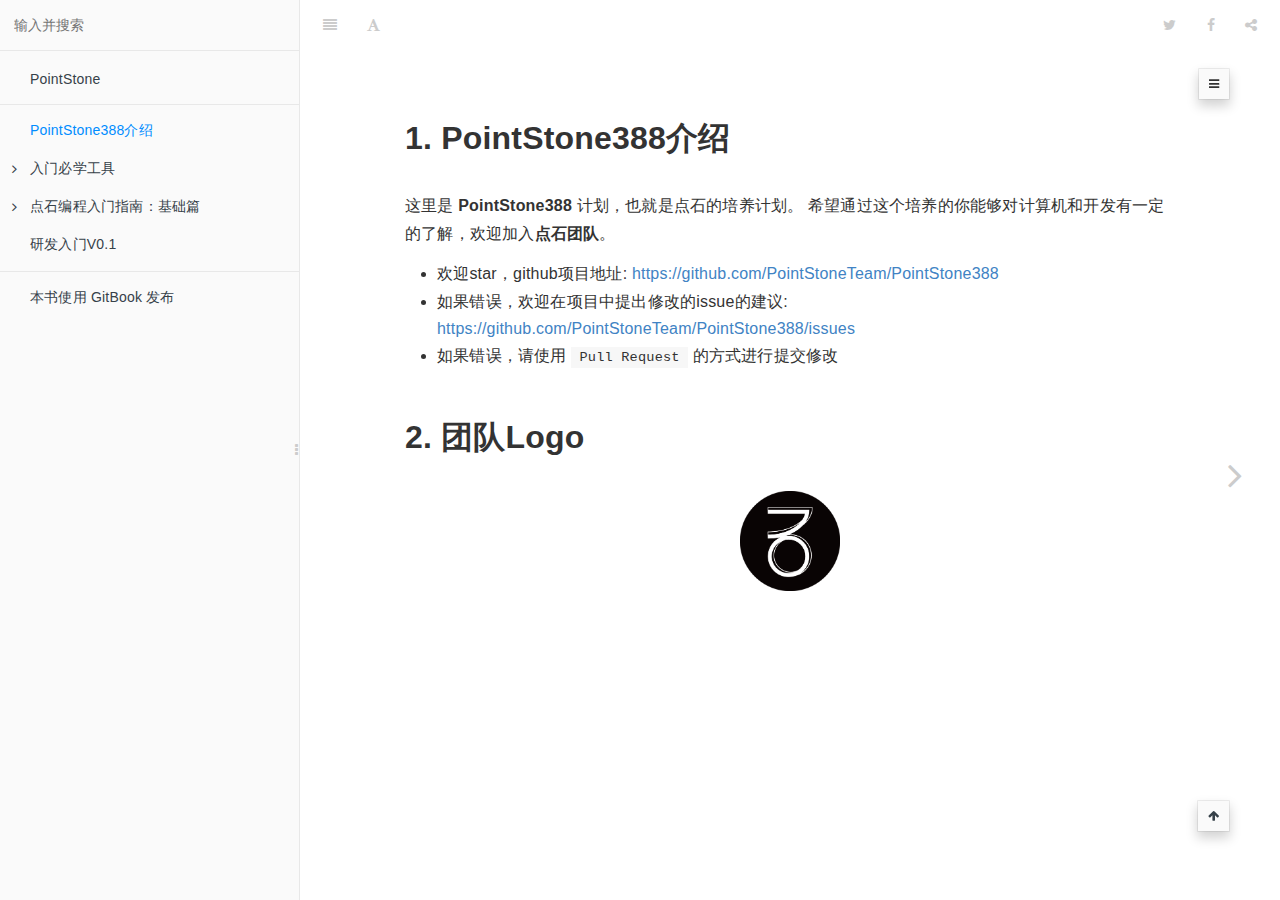
==== commit d6d00f46: "2019-04-04-20:23:37" ====
--- a/index.html
+++ b/index.html
@@ -335,7 +335,7 @@
     <script>
         var gitbook = gitbook || [];
         gitbook.push(function() {
-            gitbook.page.hasChanged({"page":{"title":"PointStone388介绍","level":"1.1","depth":1,"next":{"title":"入门必学工具","level":"1.2","depth":1,"path":"First-To-Read/First-To-Read.md","ref":"First-To-Read/First-To-Read.md","articles":[{"title":"Markdown","level":"1.2.1","depth":2,"path":"First-To-Read/Markdown.md","ref":"First-To-Read/Markdown.md","articles":[]},{"title":"Git","level":"1.2.2","depth":2,"path":"First-To-Read/Git.md","ref":"First-To-Read/Git.md","articles":[]}]},"dir":"ltr"},"config":{"plugins":["mathjax","splitter","github-buttons","copy-code-button","-lunr","-search","search-plus","expandable-chapters-small","anchor-navigation-ex"],"styles":{"website":"styles/website.css"},"pluginsConfig":{"splitter":{},"fontsettings":{"theme":"white","family":"sans","size":2},"highlight":{},"anchor-navigation-ex":{"associatedWithSummary":true,"float":{"floatIcon":"fa fa-navicon","level1Icon":"","level2Icon":"","level3Icon":"","showLevelIcon":false},"mode":"float","multipleH1":true,"pageTop":{"level1Icon":"","level2Icon":"","level3Icon":"","showLevelIcon":false},"printLog":false,"showGoTop":true,"showLevel":true},"github-buttons":{"buttons":[{"user":"PointStoneTeam","repo":"PointStone388","type":"star","size":"small","count":true}]},"mathjax":{"forceSVG":false,"version":"2.6-latest"},"expandable-chapters-small":{},"copy-code-button":{},"sharing":{"facebook":true,"twitter":true,"google":false,"weibo":false,"instapaper":false,"vk":false,"all":["facebook","google","twitter","weibo","instapaper"]},"theme-default":{"styles":{"website":"styles/website.css","pdf":"styles/pdf.css","epub":"styles/epub.css","mobi":"styles/mobi.css","ebook":"styles/ebook.css","print":"styles/print.css"},"showLevel":false},"search-plus":{}},"theme":"default","author":"PointStone","pdf":{"pageNumbers":true,"fontSize":12,"fontFamily":"Arial","paperSize":"a4","chapterMark":"pagebreak","pageBreaksBefore":"/","margin":{"right":62,"left":62,"top":56,"bottom":56}},"structure":{"langs":"LANGS.md","readme":"README.md","glossary":"GLOSSARY.md","summary":"SUMMARY.md"},"variables":{},"title":"PointStone388计划","language":"zh-hans","links":{"sidebar":{"PointStone":"http://pointstone.org/"}},"gitbook":"*"},"file":{"path":"README.md","mtime":"2019-01-14T14:02:45.071Z","type":"markdown"},"gitbook":{"version":"3.2.3","time":"2019-02-07T14:43:23.434Z"},"basePath":".","book":{"language":""}});
+            gitbook.page.hasChanged({"page":{"title":"PointStone388介绍","level":"1.1","depth":1,"next":{"title":"入门必学工具","level":"1.2","depth":1,"path":"First-To-Read/First-To-Read.md","ref":"First-To-Read/First-To-Read.md","articles":[{"title":"Markdown","level":"1.2.1","depth":2,"path":"First-To-Read/Markdown.md","ref":"First-To-Read/Markdown.md","articles":[]},{"title":"Git","level":"1.2.2","depth":2,"path":"First-To-Read/Git.md","ref":"First-To-Read/Git.md","articles":[]}]},"dir":"ltr"},"config":{"plugins":["mathjax","splitter","github-buttons","copy-code-button","-lunr","-search","search-plus","expandable-chapters-small","anchor-navigation-ex"],"styles":{"website":"styles/website.css"},"pluginsConfig":{"splitter":{},"fontsettings":{"theme":"white","family":"sans","size":2},"highlight":{},"anchor-navigation-ex":{"associatedWithSummary":true,"float":{"floatIcon":"fa fa-navicon","level1Icon":"","level2Icon":"","level3Icon":"","showLevelIcon":false},"mode":"float","multipleH1":true,"pageTop":{"level1Icon":"","level2Icon":"","level3Icon":"","showLevelIcon":false},"printLog":false,"showGoTop":true,"showLevel":true},"github-buttons":{"buttons":[{"user":"PointStoneTeam","repo":"PointStone388","type":"star","size":"small","count":true}]},"mathjax":{"forceSVG":false,"version":"2.6-latest"},"expandable-chapters-small":{},"copy-code-button":{},"sharing":{"facebook":true,"twitter":true,"google":false,"weibo":false,"instapaper":false,"vk":false,"all":["facebook","google","twitter","weibo","instapaper"]},"theme-default":{"styles":{"website":"styles/website.css","pdf":"styles/pdf.css","epub":"styles/epub.css","mobi":"styles/mobi.css","ebook":"styles/ebook.css","print":"styles/print.css"},"showLevel":false},"search-plus":{}},"theme":"default","author":"PointStone","pdf":{"pageNumbers":true,"fontSize":12,"fontFamily":"Arial","paperSize":"a4","chapterMark":"pagebreak","pageBreaksBefore":"/","margin":{"right":62,"left":62,"top":56,"bottom":56}},"structure":{"langs":"LANGS.md","readme":"README.md","glossary":"GLOSSARY.md","summary":"SUMMARY.md"},"variables":{},"title":"PointStone388计划","language":"zh-hans","links":{"sidebar":{"PointStone":"http://pointstone.org/"}},"gitbook":"*"},"file":{"path":"README.md","mtime":"2019-03-29T09:36:57.762Z","type":"markdown"},"gitbook":{"version":"3.2.3","time":"2019-04-04T12:23:39.101Z"},"basePath":".","book":{"language":""}});
         });
     </script>
 </div>
--- a/styles/website.css
+++ b/styles/website.css
@@ -1,3 +1,3 @@
-.gitbook-link {
+/* .gitbook-link {
     display: none !important;
-}+} */